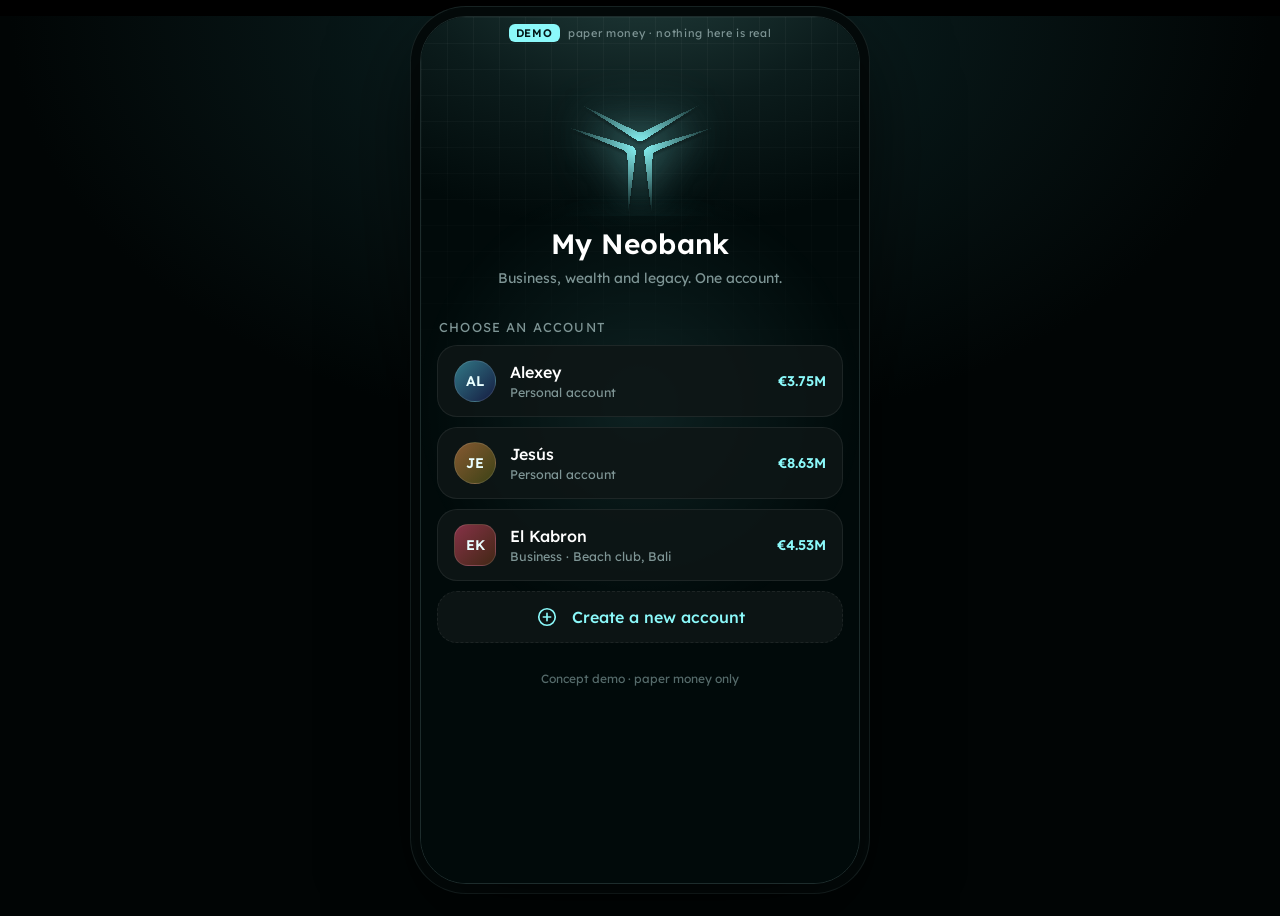
==== v1/index.html @ 582c1839 "My Neobank app demo v1 (paper money) Co-Authored-By: Claude Fable 5.2 <noreply@anthropic.com>" ====
<!doctype html>
<html lang="en">
<head>
<meta charset="utf-8">
<meta name="viewport" content="width=device-width, initial-scale=1, maximum-scale=1, viewport-fit=cover, user-scalable=no">
<meta name="robots" content="noindex, nofollow">
<title>My Neobank · Demo</title>
<meta name="description" content="Clickable concept demo. Paper money only.">
<meta name="theme-color" content="#010A0A">
<meta name="apple-mobile-web-app-capable" content="yes">
<meta name="mobile-web-app-capable" content="yes">
<meta name="apple-mobile-web-app-status-bar-style" content="black-translucent">
<meta name="apple-mobile-web-app-title" content="My Neobank">
<link rel="manifest" href="manifest.webmanifest">
<link rel="apple-touch-icon" href="icons/icon-180.png">
<link rel="icon" href="img/mark.svg" type="image/svg+xml">
<link rel="preconnect" href="https://fonts.googleapis.com">
<link rel="preconnect" href="https://fonts.gstatic.com" crossorigin>
<link href="https://fonts.googleapis.com/css2?family=Lexend:wght@300;400;500;600;700&display=swap" rel="stylesheet">
<link rel="stylesheet" href="css/app.css?v=1">
</head>
<body>
<div id="root"></div>
<noscript>This demo needs JavaScript.</noscript>
<script src="js/store.js?v=1"></script>
<script src="js/ui.js?v=1"></script>
<script src="js/screens-core.js?v=1"></script>
<script src="js/screens-money.js?v=1"></script>
<script src="js/screens-cards.js?v=1"></script>
<script src="js/screens-premium.js?v=1"></script>
<script src="js/screens-business.js?v=1"></script>
</body>
</html>
---- v1/css/app.css ----
/* My Neobank demo - visual language follows the 4IRE Figma: near-black, teal glow, cyan accent, soft cards. */
:root{
  --bg:#010A0A; --card:#0E1717; --card2:#152222; --line:rgba(255,255,255,.07); --line2:rgba(139,249,250,.22);
  --fg:#fff; --mut:#7E9595; --mut2:#566b6b; --acc:#8BF9FA; --acc2:#67D6D8; --ok:#5FD08A; --bad:#F2714F; --warn:#F2C14F;
  --r:22px; --font:'Lexend',-apple-system,BlinkMacSystemFont,'Segoe UI',Roboto,Helvetica,Arial,sans-serif;
}
*{box-sizing:border-box;-webkit-tap-highlight-color:transparent}
html,body{margin:0;height:100%;background:#000;color:var(--fg);font-family:var(--font);font-weight:400;overscroll-behavior:none;-webkit-font-smoothing:antialiased}
button,input,textarea,select{font:inherit;color:inherit}
button{background:none;border:0;padding:0;cursor:pointer;text-align:inherit}
input,textarea{outline:none}
#root{height:100%}
.phone{height:100vh;height:100dvh;max-width:440px;margin:0 auto;position:relative;background:var(--bg);overflow:hidden}
@media(min-width:520px){
  body{background:radial-gradient(900px 600px at 50% 0,#0d2526,#010505 70%)}
  .phone{height:min(900px,calc(100dvh - 32px));margin:16px auto;border-radius:46px;border:1px solid #1d2c2c;box-shadow:0 30px 90px rgba(0,0,0,.65),0 0 0 9px #040b0b,0 0 0 10px #1a2727}
}
.app{position:absolute;inset:0;display:flex;flex-direction:column;background:radial-gradient(130% 44% at 50% -8%,#24413f 0%,rgba(20,42,42,.55) 42%,rgba(1,10,10,0) 74%),var(--bg)}
.app::before{content:'';position:absolute;inset:0 0 auto 0;height:400px;pointer-events:none;
  background-image:linear-gradient(rgba(255,255,255,.035) 1px,transparent 1px),linear-gradient(90deg,rgba(255,255,255,.035) 1px,transparent 1px);background-size:26px 26px;
  -webkit-mask-image:linear-gradient(#000,transparent);mask-image:linear-gradient(#000,transparent)}
.strip{position:relative;z-index:3;display:flex;align-items:center;justify-content:center;gap:8px;font-size:11px;letter-spacing:.06em;color:var(--mut);padding:calc(7px + env(safe-area-inset-top,0px)) 12px 6px;width:100%}
.strip b{color:#04191a;background:var(--acc);border-radius:6px;padding:2px 7px;font-weight:600;letter-spacing:.08em}
.strip i{font-style:normal;color:var(--acc2);margin-left:4px}
.scroll{flex:1;overflow-y:auto;overflow-x:hidden;-webkit-overflow-scrolling:touch;padding:0 16px 130px;position:relative;z-index:1;scrollbar-width:none}
.scroll::-webkit-scrollbar{display:none}
.scroll.notab{padding-bottom:40px}
.i{width:22px;height:22px;flex:none}
.mut{color:var(--mut)} .acc{color:var(--acc)} .ok{color:var(--ok)} .bad{color:var(--bad)} .warn{color:var(--warn)}
.sm{font-size:12.5px} .xs{font-size:11.5px} .b{font-weight:600} .c{text-align:center} .rt{text-align:right}
.mt{margin-top:14px} .mt2{margin-top:22px} .mb{margin-bottom:14px}
.grow{flex:1;min-width:0} .flex{display:flex;align-items:center;gap:10px} .between{justify-content:space-between}
.ell{white-space:nowrap;overflow:hidden;text-overflow:ellipsis}

/* top */
.top{display:flex;align-items:center;gap:10px;padding:8px 0 14px;min-height:56px}
.top h1{font-size:19px;font-weight:600;margin:0;flex:1;text-align:center}
.rb{width:42px;height:42px;border-radius:50%;background:rgba(255,255,255,.05);border:1px solid var(--line);display:grid;place-items:center;flex:none;position:relative}
.rb.ghost{background:none;border-color:transparent}
.rb .dot{position:absolute;top:9px;right:10px;width:9px;height:9px;border-radius:50%;background:var(--bad);border:2px solid #142121}
.me{display:flex;align-items:center;gap:10px;flex:1;min-width:0}
.me .n{font-weight:500;font-size:15px} .me .t{font-size:11.5px;color:var(--mut)}
.av{width:42px;height:42px;border-radius:50%;display:grid;place-items:center;font-weight:600;font-size:14px;flex:none;color:#eaffff;border:1px solid rgba(255,255,255,.12)}
.av.lg{width:64px;height:64px;font-size:21px} .av.sm{width:34px;height:34px;font-size:12px}
.av.co{border-radius:14px}

/* hero */
.hero{text-align:center;padding:26px 0 22px}
.hero .l{font-size:14px;color:#dfeaea}
.hero .v{font-size:40px;font-weight:700;letter-spacing:-.01em;margin:8px 0 6px;line-height:1.1;white-space:nowrap;overflow:hidden}
.hero .s{font-size:13.5px;color:var(--mut)}
.hero .p{display:inline-flex;gap:6px;align-items:center;margin-top:10px;font-size:12px;color:var(--acc2);background:rgba(139,249,250,.07);border:1px solid var(--line2);border-radius:999px;padding:5px 11px}
.acts{display:flex;gap:10px;margin-bottom:22px}
.act{flex:1;height:52px;border-radius:18px;background:rgba(255,255,255,.045);border:1px solid var(--line);display:flex;align-items:center;justify-content:center;gap:8px;color:var(--acc);font-weight:500;font-size:15px}
.act:active,.row:active,.btn:active,.chip:active,.tile:active{transform:scale(.98)}

/* blocks */
.sec{display:flex;justify-content:space-between;align-items:baseline;margin:22px 2px 10px}
.sec h2{font-size:17px;font-weight:500;margin:0} .sec button,.sec a{color:var(--mut);font-size:14px;font-weight:500}
.card{background:var(--card);border:1px solid var(--line);border-radius:var(--r);padding:6px 16px}
.card.pad{padding:16px} .card.glow{border-color:var(--line2);box-shadow:0 0 0 1px rgba(139,249,250,.05),0 10px 40px -18px rgba(139,249,250,.35)}
.row{display:flex;align-items:center;gap:12px;padding:13px 0;width:100%;border-bottom:1px solid var(--line)}
.row:last-child{border-bottom:0}
.row .t{font-size:15px} .row .s{font-size:12.5px;color:var(--mut);margin-top:2px}
.row .r{text-align:right;flex:none;max-width:56%} .row .r .t{font-weight:500}
.ic{width:42px;height:42px;border-radius:50%;background:#22383a;color:var(--acc2);display:grid;place-items:center;flex:none;font-size:13px;font-weight:600}
.ic.sq{border-radius:14px;background:rgba(139,249,250,.08);color:var(--acc)}
.aico{width:42px;height:42px;border-radius:50%;display:grid;place-items:center;flex:none;font-weight:600;font-size:17px;color:#fff;border:1px solid rgba(255,255,255,.1)}
.aico.sm{width:26px;height:26px;font-size:12px}
.kv{display:flex;justify-content:space-between;gap:14px;padding:9px 0;font-size:14px;border-bottom:1px dashed var(--line)}
.kv:last-child{border-bottom:0} .kv>span:first-child{color:var(--mut)} .kv>span:last-child{text-align:right;font-weight:500}
.pill{display:inline-flex;align-items:center;gap:6px;font-size:11.5px;font-weight:500;border-radius:999px;padding:4px 10px;background:rgba(139,249,250,.1);color:var(--acc);border:1px solid var(--line2)}
.pill.ok{background:rgba(95,208,138,.12);color:var(--ok);border-color:rgba(95,208,138,.3)}
.pill.bad{background:rgba(242,113,79,.12);color:var(--bad);border-color:rgba(242,113,79,.3)}
.pill.warn{background:rgba(242,193,79,.12);color:var(--warn);border-color:rgba(242,193,79,.3)}
.pill.mut{background:rgba(255,255,255,.05);color:var(--mut);border-color:var(--line)}
.tiles{display:grid;grid-template-columns:1fr 1fr;gap:10px}
.tile{background:linear-gradient(160deg,#15292a,#0c1616);border:1px solid var(--line);border-radius:var(--r);padding:14px;min-height:118px;display:flex;flex-direction:column;gap:6px;position:relative;overflow:hidden}
.tile .i{color:var(--acc);width:24px;height:24px} .tile .t{font-weight:500;font-size:15px;margin-top:auto} .tile .s{font-size:12px;color:var(--mut);line-height:1.35}
.tile::after{content:'';position:absolute;right:-30px;top:-30px;width:110px;height:110px;border-radius:50%;background:radial-gradient(rgba(139,249,250,.16),transparent 70%)}
.empty{text-align:center;color:var(--mut);padding:26px 10px;font-size:14px}

/* buttons, chips, fields */
.btn{display:flex;align-items:center;justify-content:center;gap:8px;width:100%;height:54px;border-radius:18px;font-weight:600;font-size:16px;background:var(--acc);color:#03191a;transition:opacity .15s}
.btn.sec2{background:rgba(255,255,255,.05);color:var(--acc);border:1px solid var(--line)}
.btn.line{background:none;color:var(--fg);border:1px solid var(--line)} .btn.danger{background:rgba(242,113,79,.12);color:var(--bad);border:1px solid rgba(242,113,79,.3)}
.btn.s{height:42px;font-size:14px;border-radius:14px;width:auto;padding:0 16px}
.btn[disabled]{opacity:.35;pointer-events:none}
.cta{position:sticky;bottom:0;padding:14px 0 calc(8px + env(safe-area-inset-bottom,0px));background:linear-gradient(transparent,var(--bg) 34%);margin-top:18px;z-index:2}
.chips{display:flex;gap:8px;overflow-x:auto;scrollbar-width:none;padding:2px 0;margin:0 -16px;padding-left:16px;padding-right:16px}
.chips::-webkit-scrollbar{display:none} .chips.wrap{flex-wrap:wrap;overflow:visible;margin:0;padding:2px 0}
.chip{flex:none;display:flex;align-items:center;gap:7px;height:38px;padding:0 13px;border-radius:999px;background:rgba(255,255,255,.045);border:1px solid var(--line);font-size:14px;color:#cfe0e0;white-space:nowrap}
.chip.on{background:rgba(139,249,250,.13);border-color:var(--acc2);color:var(--acc)}
.lbl{font-size:12.5px;color:var(--mut);margin:16px 2px 8px;display:block}
.fld{display:flex;align-items:center;gap:10px;background:var(--card);border:1px solid var(--line);border-radius:16px;padding:0 14px;height:54px}
.fld:focus-within{border-color:var(--acc2)}
.fld input,.fld select{flex:1;min-width:0;background:none;border:0;height:100%;font-size:16px}
.fld select{appearance:none;-webkit-appearance:none}
.fld .sfx{color:var(--mut);font-size:14px}
textarea.fld{height:84px;padding:12px 14px;width:100%;resize:none;font-size:15px;display:block}
.amt{text-align:center;padding:20px 0 6px}
.amt input{width:100%;background:none;border:0;text-align:center;font-size:44px;font-weight:700;letter-spacing:-.01em;caret-color:var(--acc)}
.amt input::placeholder{color:#33494a} .amt .u{color:var(--mut);font-size:14px;margin-top:2px}
input[type=range]{-webkit-appearance:none;appearance:none;width:100%;height:30px;background:none;margin:4px 0}
input[type=range]::-webkit-slider-runnable-track{height:6px;border-radius:6px;background:linear-gradient(90deg,var(--acc2),#1d3a3b)}
input[type=range]::-webkit-slider-thumb{-webkit-appearance:none;width:26px;height:26px;border-radius:50%;background:var(--acc);border:4px solid #0b2a2b;margin-top:-10px;box-shadow:0 0 0 1px var(--acc2),0 4px 14px rgba(139,249,250,.4)}
input[type=range]::-moz-range-track{height:6px;border-radius:6px;background:#1d3a3b}
input[type=range]::-moz-range-thumb{width:20px;height:20px;border-radius:50%;background:var(--acc);border:3px solid #0b2a2b}
.sw{width:50px;height:30px;border-radius:999px;background:#22383a;position:relative;flex:none;transition:background .2s}
.sw::after{content:'';position:absolute;top:3px;left:3px;width:24px;height:24px;border-radius:50%;background:#fff;transition:transform .2s}
.sw.on{background:var(--acc2)} .sw.on::after{transform:translateX(20px);background:#03191a}

/* tab bar */
.tabbar{position:absolute;left:16px;right:16px;bottom:calc(14px + env(safe-area-inset-bottom,0px));z-index:5;display:flex;gap:2px;padding:6px;border-radius:999px;background:rgba(10,20,20,.86);border:1px solid rgba(255,255,255,.12);-webkit-backdrop-filter:blur(14px);backdrop-filter:blur(14px)}
.tabbar button{flex:1;display:flex;flex-direction:column;align-items:center;gap:3px;padding:8px 0 7px;border-radius:999px;color:#6f8585;font-size:11.5px;font-weight:500}
.tabbar button .i{width:23px;height:23px} .tabbar button.on{background:#16282a;color:var(--acc)}

/* sheet + overlays */
.veil{position:absolute;inset:0;z-index:20;background:rgba(1,6,6,.72);-webkit-backdrop-filter:blur(3px);backdrop-filter:blur(3px);display:flex;flex-direction:column;justify-content:flex-end;animation:fade .2s}
.sheet{background:#081212;border:1px solid var(--line);border-bottom:0;border-radius:30px 30px 0 0;padding:10px 16px calc(22px + env(safe-area-inset-bottom,0px));max-height:88%;overflow-y:auto;animation:up .28s cubic-bezier(.2,.8,.2,1);scrollbar-width:none}
.sheet::before{content:'';display:block;width:52px;height:5px;border-radius:5px;background:#2a3d3d;margin:0 auto 16px}
.sheet h3{text-align:center;font-size:20px;font-weight:600;margin:6px 0 16px}
.opt{display:flex;align-items:center;gap:14px;width:100%;background:var(--card);border:1px solid var(--line);border-radius:18px;padding:15px 16px;margin-bottom:10px}
.opt .t{font-weight:500} .opt .s{font-size:13px;color:var(--mut);margin-top:2px} .opt>.i:first-child{color:#cfe0e0}
.ov{position:absolute;inset:0;z-index:30;background:rgba(1,8,8,.9);-webkit-backdrop-filter:blur(8px);backdrop-filter:blur(8px);display:grid;place-items:center;text-align:center;animation:fade .2s}
.toast{position:absolute;left:16px;right:16px;top:calc(46px + env(safe-area-inset-top,0px));z-index:40;background:#132626;border:1px solid var(--line2);border-radius:16px;padding:13px 16px;font-size:14px;box-shadow:0 14px 40px rgba(0,0,0,.5);animation:drop .3s cubic-bezier(.2,.8,.2,1)}
.toast.bad{border-color:rgba(242,113,79,.5)}
@keyframes fade{from{opacity:0}to{opacity:1}}
@keyframes up{from{transform:translateY(40px);opacity:0}to{transform:none;opacity:1}}
@keyframes drop{from{transform:translateY(-20px);opacity:0}to{transform:none;opacity:1}}
@keyframes pop{0%{transform:scale(.6);opacity:0}70%{transform:scale(1.06)}100%{transform:scale(1);opacity:1}}
.in>*{animation:up .34s cubic-bezier(.2,.8,.2,1) both}
.in>*:nth-child(2){animation-delay:.04s}.in>*:nth-child(3){animation-delay:.08s}.in>*:nth-child(4){animation-delay:.12s}.in>*:nth-child(5){animation-delay:.16s}.in>*:nth-child(n+6){animation-delay:.2s}

/* face id + success */
.face{width:96px;height:96px;border-radius:28px;border:2px solid var(--acc2);display:grid;place-items:center;color:var(--acc);margin:0 auto 18px;position:relative;overflow:hidden}
.face .i{width:46px;height:46px}
.face::after{content:'';position:absolute;left:0;right:0;height:26px;background:linear-gradient(transparent,rgba(139,249,250,.45),transparent);animation:scan .9s ease-in-out infinite}
.face.done{border-color:var(--ok);color:var(--ok);animation:pop .3s} .face.done::after{display:none}
@keyframes scan{0%{top:-26px}100%{top:96px}}
.done-wrap{text-align:center;padding:54px 6px 10px}
.bigcheck{width:104px;height:104px;border-radius:50%;margin:0 auto 22px;display:grid;place-items:center;background:radial-gradient(circle,rgba(139,249,250,.25),rgba(139,249,250,.04) 70%);border:1px solid var(--line2);color:var(--acc);animation:pop .45s cubic-bezier(.2,.9,.3,1.2) both;box-shadow:0 0 60px rgba(139,249,250,.25)}
.bigcheck .i{width:48px;height:48px;stroke-width:2.4}
.done-wrap h2{font-size:24px;margin:0 0 8px;font-weight:600} .done-wrap p{color:var(--mut);margin:0 0 22px;font-size:15px;line-height:1.45}

/* welcome + splash */
.welcome{min-height:100%;display:flex;flex-direction:column;padding-top:6px}
.splash{text-align:center;padding:34px 0 18px}
.splash .mark{width:150px;height:128px;display:block;margin:0 auto 10px;filter:drop-shadow(0 0 26px rgba(139,249,250,.45))}
.splash .word{font-size:28px;font-weight:600;letter-spacing:.01em} .splash .tg{color:var(--mut);font-size:14px;margin-top:8px}
.intro .splash .mark{animation:markin 1.5s cubic-bezier(.2,.8,.2,1) both}
.intro .splash .word{animation:up .7s .75s both} .intro .splash .tg{animation:up .7s .95s both}
.intro .who,.intro .acct{animation:up .6s both} .intro .who{animation-delay:1.25s}
.intro .acct:nth-of-type(1){animation-delay:1.35s}.intro .acct:nth-of-type(2){animation-delay:1.45s}.intro .acct:nth-of-type(3){animation-delay:1.55s}.intro .acct:nth-of-type(n+4){animation-delay:1.65s}
.intro .rays{animation:rays 2.2s .2s ease-out both}
@keyframes markin{0%{transform:scale(.3) rotate(-25deg);opacity:0;filter:blur(14px) drop-shadow(0 0 0 rgba(139,249,250,0))}55%{opacity:1;filter:blur(0) drop-shadow(0 0 60px rgba(139,249,250,.95))}100%{transform:none;filter:drop-shadow(0 0 26px rgba(139,249,250,.45))}}
.rays{position:absolute;left:50%;top:96px;width:520px;height:520px;margin-left:-260px;border-radius:50%;pointer-events:none;background:radial-gradient(circle,rgba(139,249,250,.2),transparent 62%);opacity:.5}
@keyframes rays{0%{transform:scale(.2);opacity:0}45%{opacity:1}100%{transform:scale(1);opacity:.5}}
.who{font-size:13px;color:var(--mut);margin:14px 2px 10px;text-transform:uppercase;letter-spacing:.09em}
.acct{display:flex;align-items:center;gap:14px;width:100%;background:rgba(14,23,23,.86);border:1px solid var(--line);border-radius:20px;padding:14px 16px;margin-bottom:10px}
.acct .n{font-weight:500;font-size:16px} .acct .t{font-size:12.5px;color:var(--mut);margin-top:2px} .acct .v{font-weight:600;font-size:14px;color:var(--acc)}
.acct.new{border-style:dashed;color:var(--acc);justify-content:center;font-weight:500}
.foot{margin-top:auto;padding:18px 0 6px;text-align:center;color:var(--mut2);font-size:12px}

/* payment cards */
.ccard{position:relative;width:100%;aspect-ratio:1.586;border-radius:20px;padding:20px;display:flex;flex-direction:column;justify-content:space-between;overflow:hidden;color:#fff;border:1px solid rgba(255,255,255,.14);box-shadow:0 22px 50px -18px rgba(0,0,0,.9);isolation:isolate}
.ccard::before{content:'';position:absolute;inset:-60%;z-index:-1;background:linear-gradient(115deg,transparent 42%,rgba(255,255,255,.32) 50%,transparent 58%);transform:translateX(-60%);animation:shine 5.5s ease-in-out infinite}
@keyframes shine{0%,55%{transform:translateX(-60%)}80%,100%{transform:translateX(60%)}}
.ccard .brand{display:flex;align-items:center;gap:8px;font-weight:600;font-size:15px}
.ccard .brand img{width:34px;height:34px;margin:-6px -4px -6px -8px}
.ccard .tier{font-size:11px;letter-spacing:.16em;text-transform:uppercase;opacity:.85}
.ccard .chip2{width:42px;height:32px;border-radius:7px;background:linear-gradient(135deg,#e8d9a8,#a8925a);position:relative;opacity:.95}
.ccard .chip2::after{content:'';position:absolute;inset:6px 12px;border:1px solid rgba(0,0,0,.35);border-radius:3px}
.ccard .num{font-size:19px;letter-spacing:.12em;font-weight:500;font-variant-numeric:tabular-nums}
.ccard .nm{font-size:13px;letter-spacing:.08em} .ccard .ex{font-size:12px;opacity:.8}
.ccard .i{opacity:.85}
.ccard.graphite{background:radial-gradient(120% 120% at 0 0,#3a4a4b,#111b1c 60%,#080e0e)}
.ccard.teal{background:radial-gradient(120% 140% at 100% 0,#2aa3a5,#0d4a4c 55%,#062325)}
.ccard.cyan{background:linear-gradient(135deg,#bffcfd,#67d6d8 45%,#1f8b8e);color:#03191a} .ccard.cyan .chip2{filter:saturate(.7)}
.ccard.obsidian{background:radial-gradient(90% 120% at 50% 120%,#143a3b,#020707 60%);border-color:rgba(139,249,250,.35)}
.ccard.steel{background:repeating-linear-gradient(90deg,rgba(255,255,255,.05) 0 1px,transparent 1px 3px),linear-gradient(120deg,#8f9a9c,#dfe6e7 30%,#7d888a 55%,#c9d1d2 78%,#6e797b);color:#101718;border-color:rgba(255,255,255,.5)}
.ccard.gold{background:repeating-linear-gradient(90deg,rgba(255,255,255,.06) 0 1px,transparent 1px 3px),linear-gradient(120deg,#8a6a2f,#f1dc9c 32%,#b08a3e 58%,#f6e6b1 80%,#8a6a2f);color:#1d1503;border-color:rgba(255,235,170,.6)}
.ccard.frozen{filter:grayscale(.85) brightness(.6)} .ccard.frozen::before{display:none}
.ccard.mini{border-radius:14px;padding:12px} .ccard.mini .num{font-size:12px} .ccard.mini .brand{font-size:11px} .ccard.mini .brand img{width:22px;height:22px} .ccard.mini .chip2{width:26px;height:20px;border-radius:5px}
.ccard.mini .nm,.ccard.mini .ex,.ccard.mini .tier{font-size:8.5px}
.issue .ccard{animation:cardin 1.1s cubic-bezier(.2,.8,.2,1) both;width:300px}
@keyframes cardin{0%{transform:translateY(260px) rotate(-18deg) scale(.7);opacity:0}60%{transform:translateY(-12px) rotate(3deg) scale(1.03);opacity:1}100%{transform:none}}
.tsel{display:flex;gap:12px;overflow-x:auto;scroll-snap-type:x mandatory;margin:0 -16px;padding:4px 16px 10px;scrollbar-width:none}
.tsel::-webkit-scrollbar{display:none}
.tsel>button{flex:none;width:78%;scroll-snap-align:center;opacity:.5;transition:opacity .2s,transform .2s;transform:scale(.95)} .tsel>button.on{opacity:1;transform:none}
.sw2{display:flex;gap:10px} .sw2 button{width:38px;height:38px;border-radius:50%;border:2px solid transparent;padding:3px} .sw2 button.on{border-color:var(--acc)} .sw2 span{display:block;width:100%;height:100%;border-radius:50%}
.perk{display:flex;gap:10px;align-items:flex-start;padding:7px 0;font-size:14px} .perk .i{color:var(--acc);width:18px;height:18px;margin-top:2px}

/* premium: shield + inheritance */
.lead{font-size:26px;font-weight:600;line-height:1.18;margin:6px 0 8px} .lead em{font-style:normal;color:var(--acc)}
.sub{color:var(--mut);font-size:15px;line-height:1.5;margin:0 0 16px}
.steps{counter-reset:s} .step{display:flex;gap:14px;padding:12px 0;border-bottom:1px solid var(--line)} .step:last-child{border:0}
.step::before{counter-increment:s;content:counter(s);width:30px;height:30px;border-radius:50%;flex:none;display:grid;place-items:center;font-size:13px;font-weight:600;color:#03191a;background:var(--acc)}
.step .t{font-weight:500} .step .s{font-size:13.5px;color:var(--mut);margin-top:3px;line-height:1.45}
.gauge{height:10px;border-radius:10px;background:#1a2c2d;position:relative;margin:10px 0 6px}
.gauge b{position:absolute;left:0;top:0;bottom:0;border-radius:10px;background:linear-gradient(90deg,var(--ok),var(--acc2))}
.gauge b.hot{background:linear-gradient(90deg,var(--warn),var(--bad))}
.gauge i{position:absolute;top:-4px;bottom:-4px;width:2px;background:#fff;opacity:.7}
.vs{display:grid;grid-template-columns:1fr 1fr;gap:10px}
.vs>div{border-radius:18px;padding:13px;border:1px solid var(--line);background:var(--card);font-size:13px;line-height:1.4}
.vs .h{font-size:11px;letter-spacing:.1em;text-transform:uppercase;color:var(--mut);margin-bottom:8px}
.vs .big{font-size:16px;font-weight:600;margin-bottom:4px}
.vs>div.good{border-color:var(--line2);background:linear-gradient(160deg,#143031,#0c1818)} .vs>div.dead{border-color:rgba(242,113,79,.35);background:linear-gradient(160deg,#2b1712,#140c0a)}
.chart{width:100%;height:auto;display:block}
.heir{display:flex;align-items:center;gap:12px;padding:12px 0;border-bottom:1px solid var(--line)} .heir:last-child{border:0}
.heir input{width:64px;text-align:right;background:var(--card2);border:1px solid var(--line);border-radius:12px;height:42px;padding:0 10px;font-size:16px;font-weight:500}
.bar{display:flex;height:12px;border-radius:12px;overflow:hidden;background:#1a2c2d;margin:12px 0 4px} .bar span{display:block;height:100%}
.prog{padding:8px 0} .prog .st{display:flex;gap:12px;align-items:center;padding:11px 0;color:var(--mut2);transition:color .3s}
.prog .st .d{width:26px;height:26px;border-radius:50%;border:2px solid #24393a;display:grid;place-items:center;flex:none} .prog .st .d .i{width:14px;height:14px;opacity:0;stroke-width:3}
.prog .st.on{color:var(--fg)} .prog .st.on .d{border-color:var(--acc);background:var(--acc);color:#03191a} .prog .st.on .d .i{opacity:1}
.prog .st.run{color:var(--fg)} .prog .st.run .d{border-color:var(--acc);border-top-color:transparent;animation:spin .8s linear infinite}
@keyframes spin{to{transform:rotate(360deg)}}
.qr{width:150px;height:150px;margin:6px auto 12px;border-radius:16px;background:#fff;padding:10px} .qr svg{width:100%;height:100%;display:block}
.code{font-family:ui-monospace,SFMono-Regular,Menlo,monospace;font-size:12.5px;word-break:break-all;color:#cfe0e0}
.note{font-size:12.5px;color:var(--mut);line-height:1.5;background:rgba(139,249,250,.05);border:1px dashed var(--line2);border-radius:14px;padding:11px 13px}

/* additions */
.heir input.nm{width:100%;text-align:left;background:none;border:0;border-bottom:1px solid var(--line);border-radius:0;height:32px;padding:0;font-size:15px;font-weight:400}
.heir select.rel{background:none;border:0;color:var(--mut);font-size:12.5px;padding:2px 0;margin-top:2px;appearance:none;-webkit-appearance:none;outline:none}
.heir .rt{text-align:right}
.ccard.steel .brand img,.ccard.gold .brand img,.ccard.cyan .brand img{filter:brightness(.28) saturate(1.4)}
.ccard.steel .chip2,.ccard.gold .chip2{background:linear-gradient(135deg,#fff7d6,#b79b55)}
.opt{text-align:left}
button.card{text-align:left}
.strip{cursor:pointer}

/* amount entry: clearly a field */
label.amt{display:block;cursor:text}
.amt input{border-bottom:1.5px solid rgba(139,249,250,.22);border-radius:0;padding:2px 0 8px;transition:border-color .15s,box-shadow .15s;cursor:text}
.amt input:hover{border-bottom-color:rgba(139,249,250,.5)}
.amt input:focus{border-bottom-color:var(--acc);box-shadow:0 10px 18px -14px rgba(139,249,250,.7)}
.amt input::placeholder{color:#44605f}
.amt .u{margin-top:8px}
button:focus-visible,.chip:focus-visible{outline:2px solid var(--acc2);outline-offset:2px}
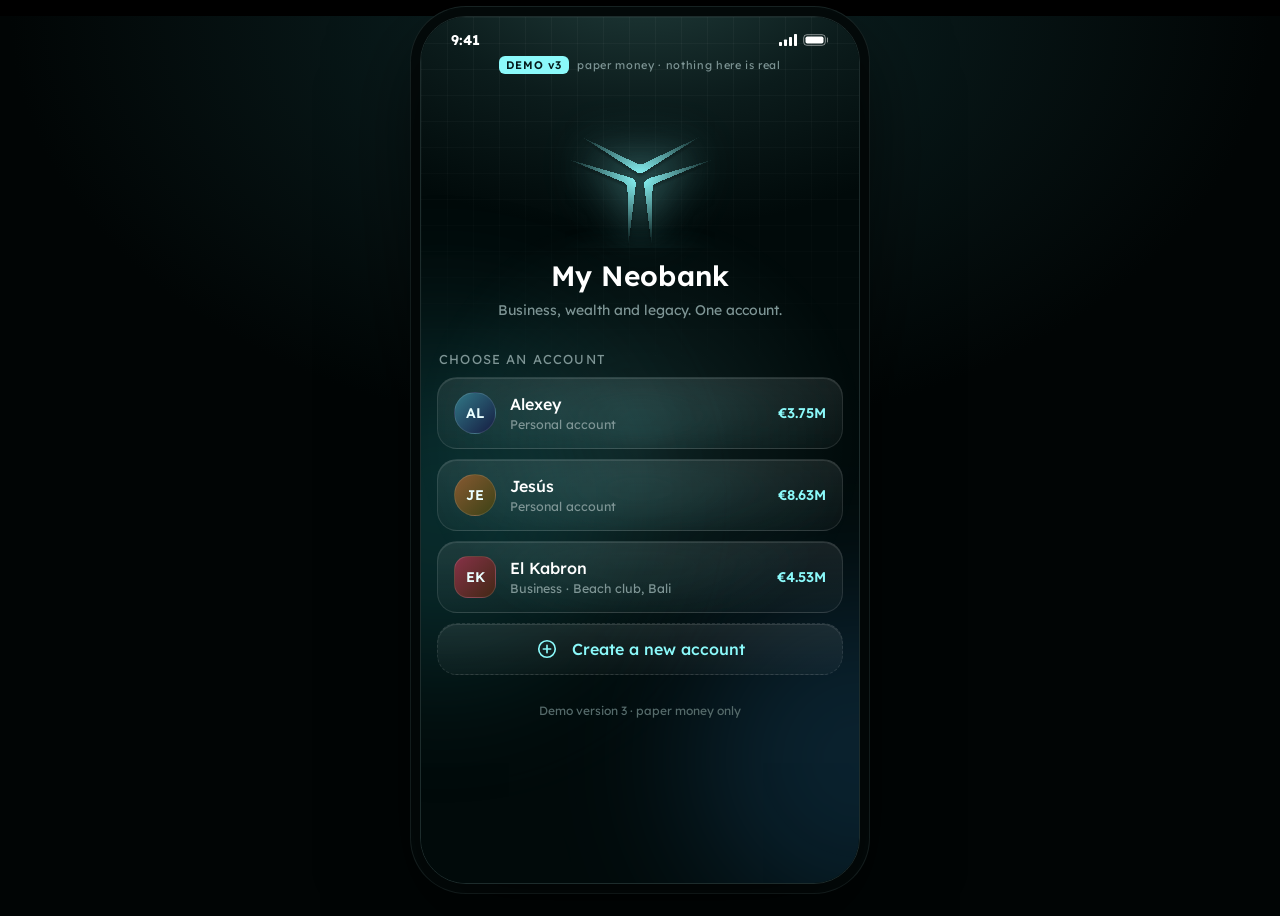
==== commit 1f3f4fda: "Demo v3: Earn in Wealth, one demo at the main link - Earn: yearly rate on a balance, rewards counted" ====
--- a/v1/index.html
+++ b/v1/index.html
@@ -1,33 +1,7 @@
 <!doctype html>
-<html lang="en">
-<head>
-<meta charset="utf-8">
-<meta name="viewport" content="width=device-width, initial-scale=1, maximum-scale=1, viewport-fit=cover, user-scalable=no">
-<meta name="robots" content="noindex, nofollow">
-<title>My Neobank · Demo</title>
-<meta name="description" content="Clickable concept demo. Paper money only.">
-<meta name="theme-color" content="#010A0A">
-<meta name="apple-mobile-web-app-capable" content="yes">
-<meta name="mobile-web-app-capable" content="yes">
-<meta name="apple-mobile-web-app-status-bar-style" content="black-translucent">
-<meta name="apple-mobile-web-app-title" content="My Neobank">
-<link rel="manifest" href="manifest.webmanifest">
-<link rel="apple-touch-icon" href="icons/icon-180.png">
-<link rel="icon" href="img/mark.svg" type="image/svg+xml">
-<link rel="preconnect" href="https://fonts.googleapis.com">
-<link rel="preconnect" href="https://fonts.gstatic.com" crossorigin>
-<link href="https://fonts.googleapis.com/css2?family=Lexend:wght@300;400;500;600;700&display=swap" rel="stylesheet">
-<link rel="stylesheet" href="css/app.css?v=1">
-</head>
-<body>
-<div id="root"></div>
-<noscript>This demo needs JavaScript.</noscript>
-<script src="js/store.js?v=1"></script>
-<script src="js/ui.js?v=1"></script>
-<script src="js/screens-core.js?v=1"></script>
-<script src="js/screens-money.js?v=1"></script>
-<script src="js/screens-cards.js?v=1"></script>
-<script src="js/screens-premium.js?v=1"></script>
-<script src="js/screens-business.js?v=1"></script>
-</body>
-</html>
+<html lang="en"><head><meta charset="utf-8"><meta name="viewport" content="width=device-width, initial-scale=1">
+<meta name="robots" content="noindex, nofollow"><title>My Neobank · Demo</title>
+<meta http-equiv="refresh" content="0; url=../">
+<script>location.replace('../');</script>
+<style>body{margin:0;min-height:100vh;display:grid;place-items:center;background:#010A0A;font-family:-apple-system,BlinkMacSystemFont,"Segoe UI",Roboto,sans-serif}a{color:#8BF9FA;font-size:17px}</style>
+</head><body><a href="../">Open the My Neobank demo</a></body></html>
